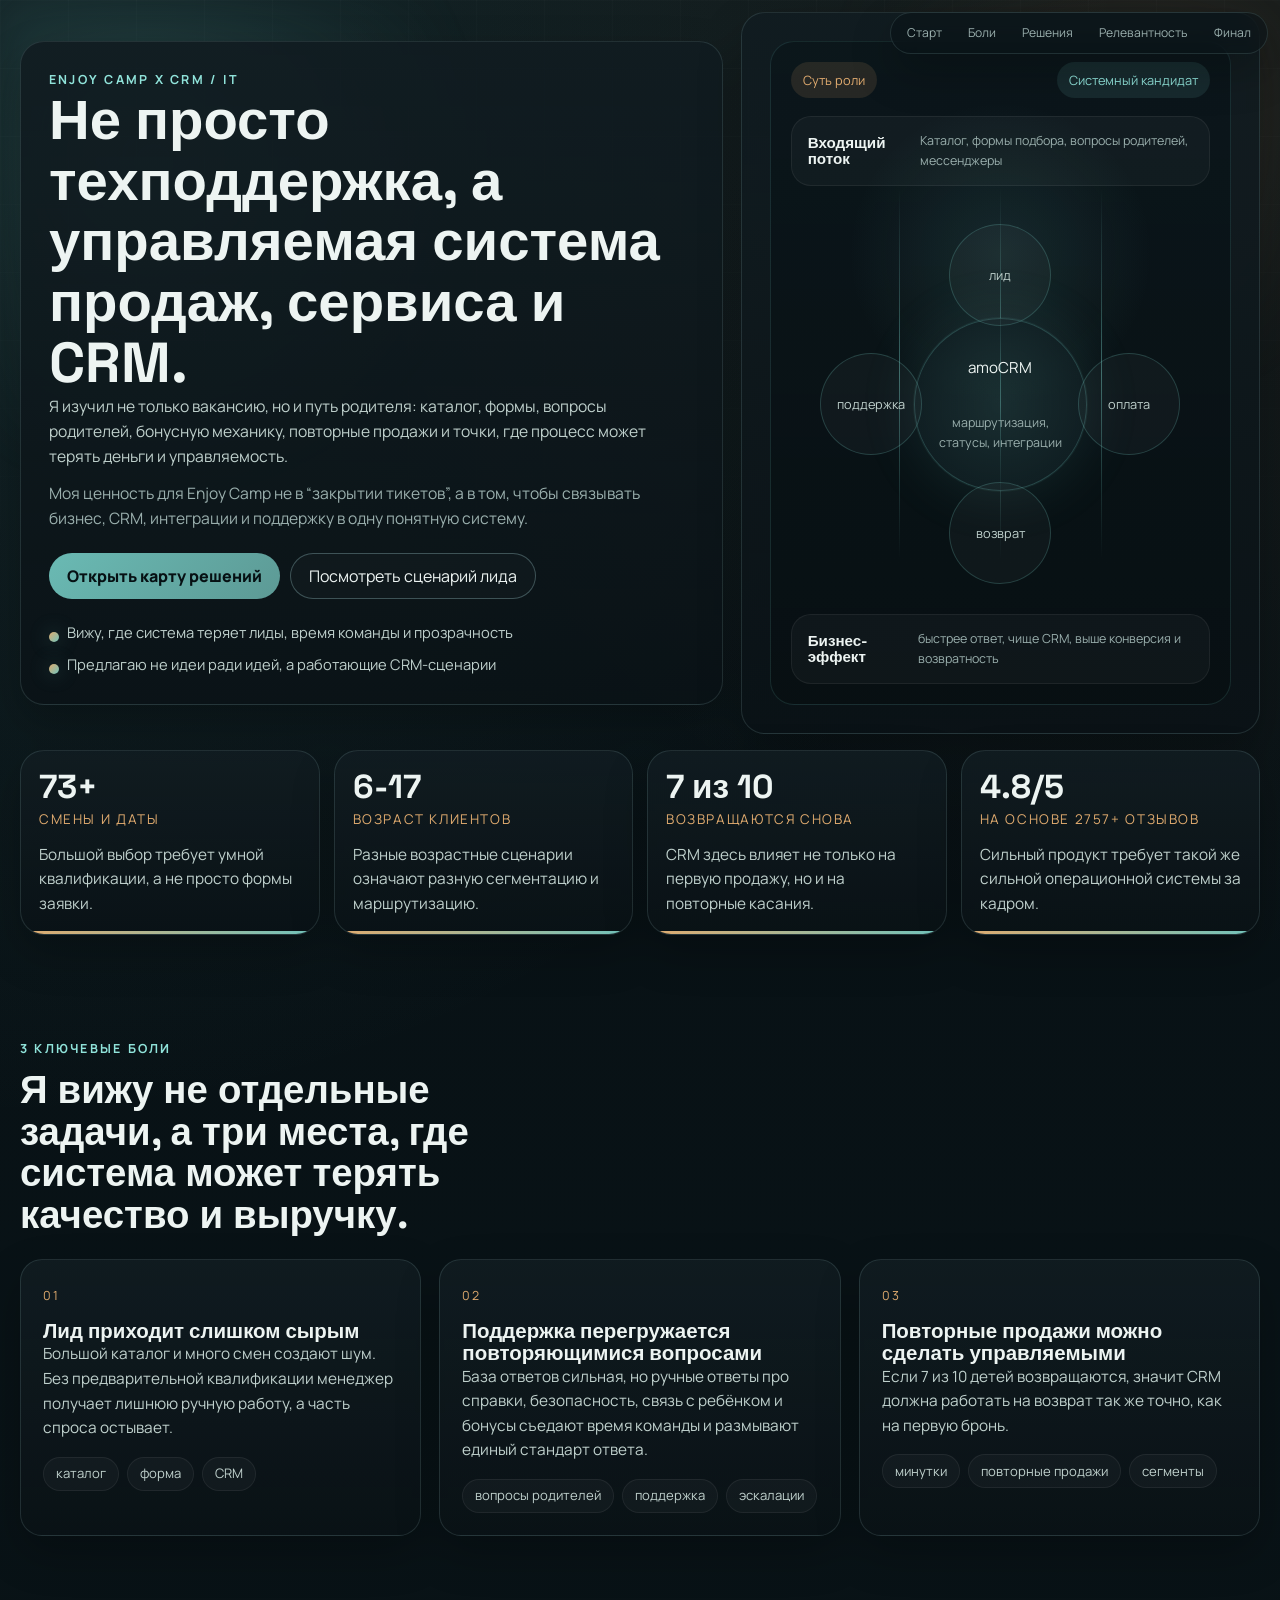
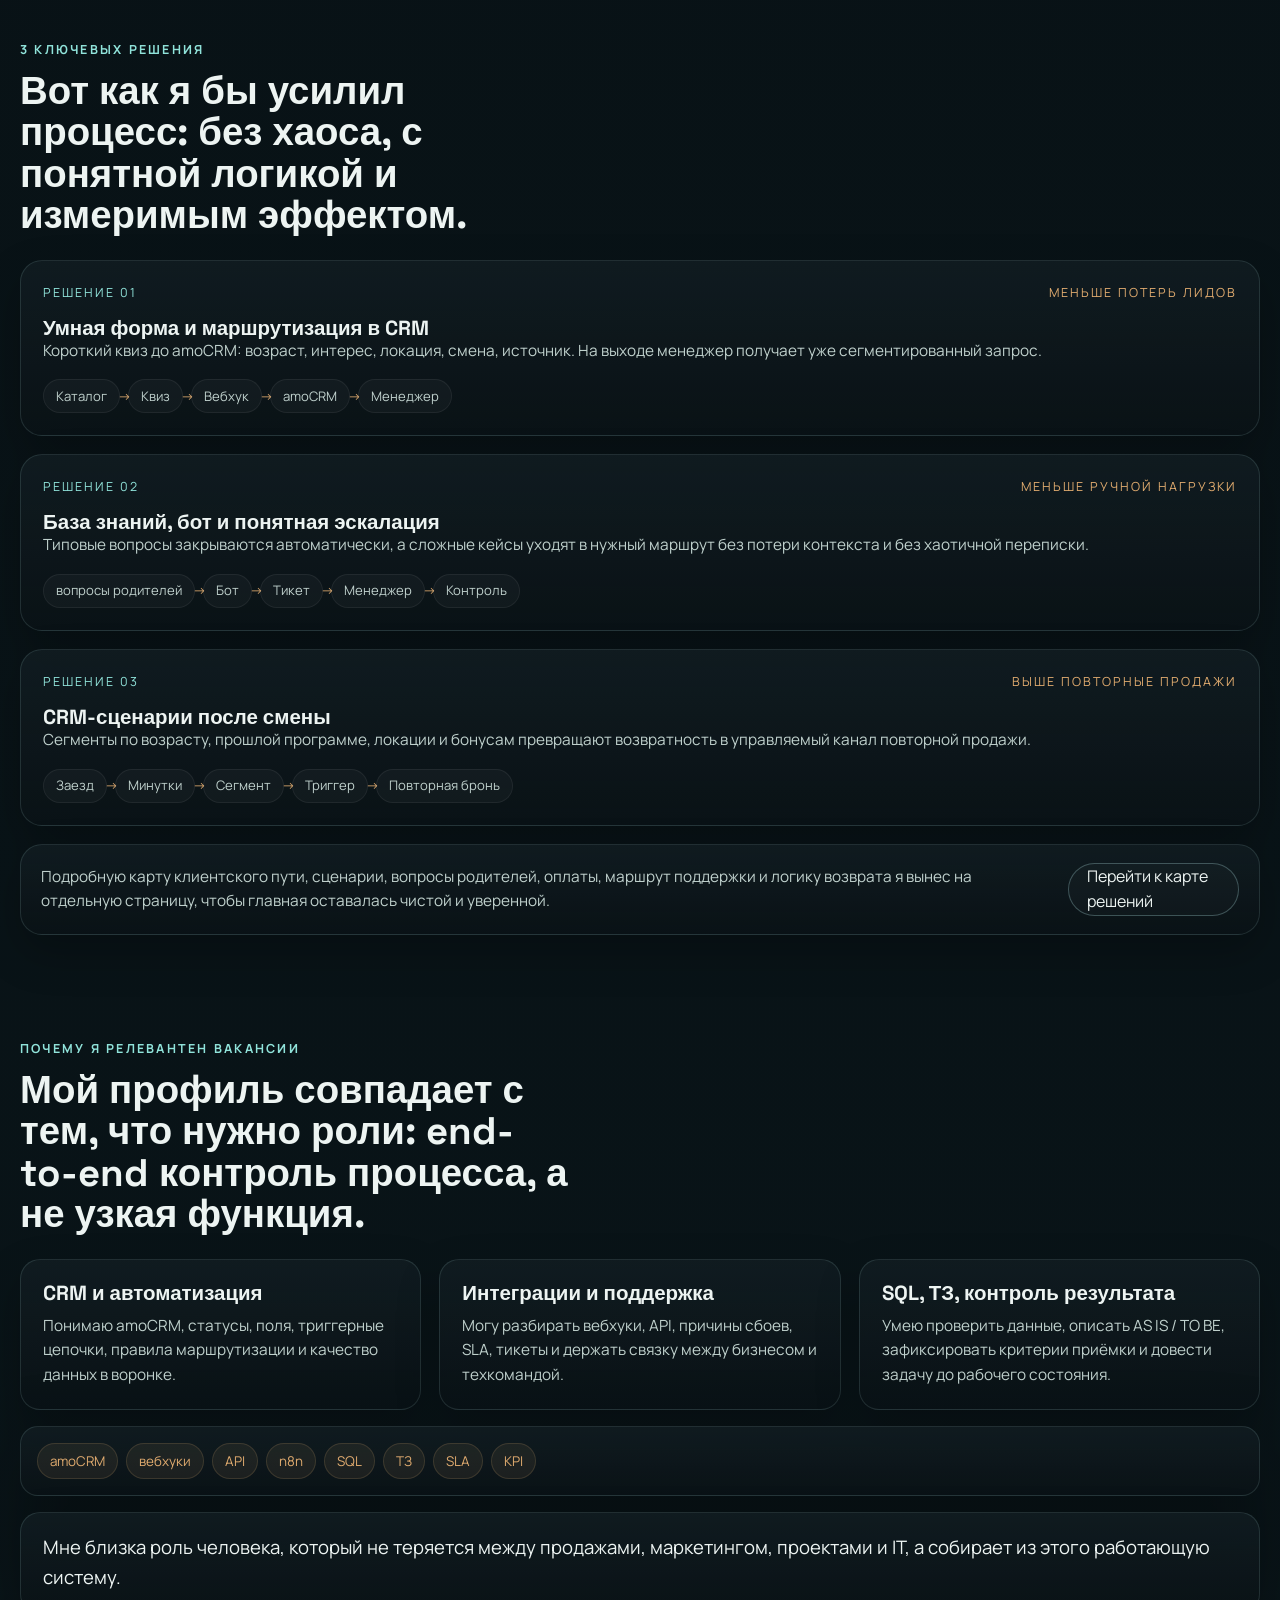
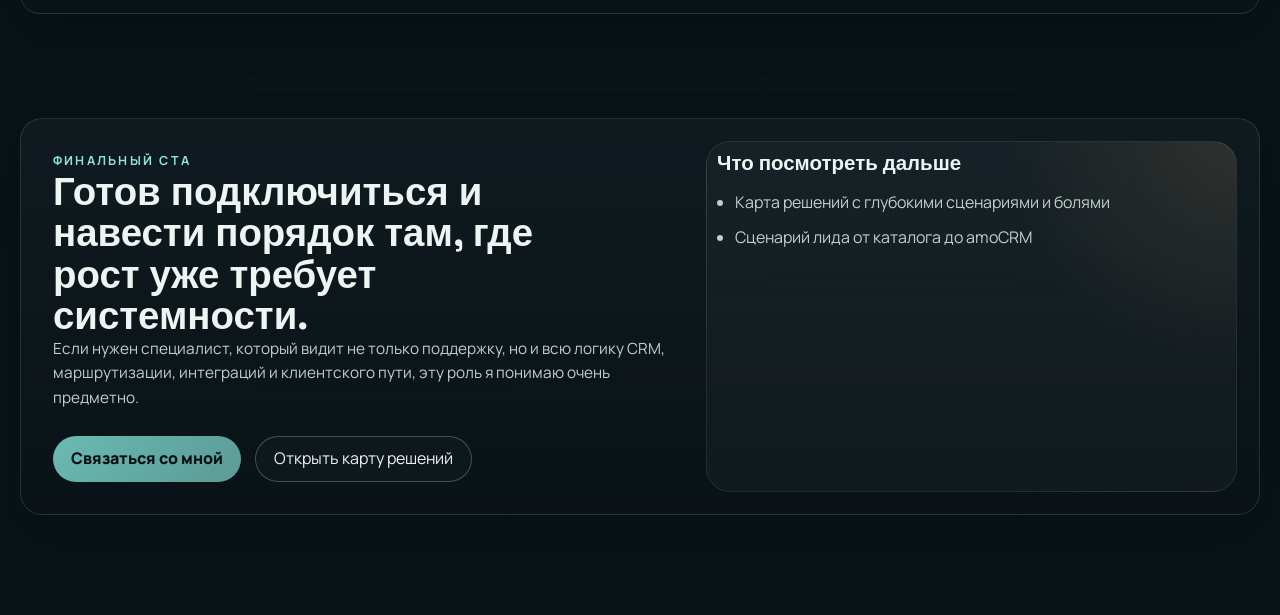
==== index.html @ d0743f89 "﻿?????? ?????????? ?????" ====
<!DOCTYPE html>
<html lang="ru">
<head>
  <meta charset="UTF-8">
  <meta name="viewport" content="width=device-width, initial-scale=1.0">
  <title>Роман | CRM, IT и автоматизация для Enjoy Camp</title>
  <meta
    name="description"
    content="Персональная презентация кандидата для Enjoy Camp: системный взгляд на CRM, интеграции, поддержку и автоматизацию."
  >
  <meta name="theme-color" content="#0b1317">
  <link rel="icon" type="image/svg+xml" href="favicon.svg">
  <link rel="preconnect" href="https://fonts.googleapis.com">
  <link rel="preconnect" href="https://fonts.gstatic.com" crossorigin>
  <link
    href="https://fonts.googleapis.com/css2?family=Manrope:wght@400;500;600;700;800&family=Space+Grotesk:wght@500;700&display=swap"
    rel="stylesheet"
  >
  <link rel="stylesheet" href="styles.css">
</head>
<body>
  <div class="page-shell">
    <div class="ambient ambient-a" aria-hidden="true"></div>
    <div class="ambient ambient-b" aria-hidden="true"></div>
    <div class="grid-overlay" aria-hidden="true"></div>

    <nav class="quick-nav" aria-label="Быстрые переходы">
      <a href="#hero">Старт</a>
      <a href="#pains">Боли</a>
      <a href="#solutions">Решения</a>
      <a href="#fit">Релевантность</a>
      <a href="#cta">Финал</a>
    </nav>

    <main>
      <section id="hero" class="section hero-section">
        <div class="section-frame hero-grid">
          <div class="hero-copy reveal">
            <p class="eyebrow">Enjoy Camp x CRM / IT</p>
            <h1>Не просто техподдержка, а управляемая система продаж, сервиса и CRM.</h1>
            <p class="hero-text">
              Я изучил не только вакансию, но и путь родителя: каталог, формы, вопросы родителей, бонусную механику,
              повторные продажи и точки, где процесс может терять деньги и управляемость.
            </p>
            <p class="hero-text hero-text-secondary">
              Моя ценность для Enjoy Camp не в “закрытии тикетов”, а в том, чтобы связывать бизнес,
              CRM, интеграции и поддержку в одну понятную систему.
            </p>

            <div class="hero-actions">
              <a class="button button-primary" href="pain-map.html">Открыть карту решений</a>
              <a class="button button-secondary" href="lead-flow.html">Посмотреть сценарий лида</a>
            </div>

            <ul class="hero-microcopy">
              <li>Вижу, где система теряет лиды, время команды и прозрачность</li>
              <li>Предлагаю не идеи ради идей, а работающие CRM-сценарии</li>
            </ul>
          </div>

          <div class="hero-visual reveal">
            <div class="signal-panel signal-panel-compact">
              <div class="signal-header">
                <span class="signal-pill">Суть роли</span>
                <span class="signal-status">Системный кандидат</span>
              </div>

              <div class="signal-stage stage-site">
                <strong>Входящий поток</strong>
                <small>Каталог, формы подбора, вопросы родителей, мессенджеры</small>
              </div>
              <div class="signal-lines" aria-hidden="true">
                <span></span>
                <span></span>
                <span></span>
              </div>
              <div class="signal-hub">
                <div class="hub-core">
                  <span>amoCRM</span>
                  <small>маршрутизация, статусы, интеграции</small>
                </div>
                <div class="hub-node node-a">лид</div>
                <div class="hub-node node-b">поддержка</div>
                <div class="hub-node node-c">оплата</div>
                <div class="hub-node node-d">возврат</div>
              </div>
              <div class="signal-stage stage-team">
                <strong>Бизнес-эффект</strong>
                <small>быстрее ответ, чище CRM, выше конверсия и возвратность</small>
              </div>
            </div>
          </div>
        </div>

        <div class="hero-metrics section-frame hero-metrics-compact">
          <article class="metric-card reveal">
            <span class="metric-inline"><strong>73+</strong><span>смены и даты</span></span>
            <p>Большой выбор требует умной квалификации, а не просто формы заявки.</p>
          </article>
          <article class="metric-card reveal">
            <span class="metric-inline"><strong>6-17</strong><span>возраст клиентов</span></span>
            <p>Разные возрастные сценарии означают разную сегментацию и маршрутизацию.</p>
          </article>
          <article class="metric-card reveal">
            <span class="metric-inline"><strong>7 из 10</strong><span>возвращаются снова</span></span>
            <p>CRM здесь влияет не только на первую продажу, но и на повторные касания.</p>
          </article>
          <article class="metric-card reveal">
            <span class="metric-inline"><strong>4.8/5</strong><span>на основе 2757+ отзывов</span></span>
            <p>Сильный продукт требует такой же сильной операционной системы за кадром.</p>
          </article>
        </div>
      </section>

      <section id="pains" class="section">
        <div class="section-frame section-head reveal">
          <p class="eyebrow">3 ключевые боли</p>
          <h2>Я вижу не отдельные задачи, а три места, где система может терять качество и выручку.</h2>
        </div>

        <div class="focus-grid section-frame">
          <article class="focus-card reveal">
            <span class="focus-index">01</span>
            <h3>Лид приходит слишком сырым</h3>
            <p>Большой каталог и много смен создают шум. Без предварительной квалификации менеджер получает лишнюю ручную работу, а часть спроса остывает.</p>
            <div class="focus-tags">
              <span>каталог</span>
              <span>форма</span>
              <span>CRM</span>
            </div>
          </article>

          <article class="focus-card reveal">
            <span class="focus-index">02</span>
            <h3>Поддержка перегружается повторяющимися вопросами</h3>
            <p>База ответов сильная, но ручные ответы про справки, безопасность, связь с ребёнком и бонусы съедают время команды и размывают единый стандарт ответа.</p>
            <div class="focus-tags">
              <span>вопросы родителей</span>
              <span>поддержка</span>
              <span>эскалации</span>
            </div>
          </article>

          <article class="focus-card reveal">
            <span class="focus-index">03</span>
            <h3>Повторные продажи можно сделать управляемыми</h3>
            <p>Если 7 из 10 детей возвращаются, значит CRM должна работать на возврат так же точно, как на первую бронь.</p>
            <div class="focus-tags">
              <span>минутки</span>
              <span>повторные продажи</span>
              <span>сегменты</span>
            </div>
          </article>
        </div>
      </section>

      <section id="solutions" class="section">
        <div class="section-frame section-head reveal">
          <p class="eyebrow">3 ключевых решения</p>
          <h2>Вот как я бы усилил процесс: без хаоса, с понятной логикой и измеримым эффектом.</h2>
        </div>

        <div class="solution-stack section-frame">
          <article class="solution-card reveal">
            <div class="solution-head">
              <span class="solution-label">Решение 01</span>
              <span class="solution-effect">меньше потерь лидов</span>
            </div>
            <h3>Умная форма и маршрутизация в CRM</h3>
            <p>Короткий квиз до amoCRM: возраст, интерес, локация, смена, источник. На выходе менеджер получает уже сегментированный запрос.</p>
            <div class="mini-flow">
              <span>Каталог</span>
              <span>Квиз</span>
              <span>Вебхук</span>
              <span>amoCRM</span>
              <span>Менеджер</span>
            </div>
          </article>

          <article class="solution-card reveal">
            <div class="solution-head">
              <span class="solution-label">Решение 02</span>
              <span class="solution-effect">меньше ручной нагрузки</span>
            </div>
            <h3>База знаний, бот и понятная эскалация</h3>
            <p>Типовые вопросы закрываются автоматически, а сложные кейсы уходят в нужный маршрут без потери контекста и без хаотичной переписки.</p>
            <div class="mini-flow">
              <span>вопросы родителей</span>
              <span>Бот</span>
              <span>Тикет</span>
              <span>Менеджер</span>
              <span>Контроль</span>
            </div>
          </article>

          <article class="solution-card reveal">
            <div class="solution-head">
              <span class="solution-label">Решение 03</span>
              <span class="solution-effect">выше повторные продажи</span>
            </div>
            <h3>CRM-сценарии после смены</h3>
            <p>Сегменты по возрасту, прошлой программе, локации и бонусам превращают возвратность в управляемый канал повторной продажи.</p>
            <div class="mini-flow">
              <span>Заезд</span>
              <span>Минутки</span>
              <span>Сегмент</span>
              <span>Триггер</span>
              <span>Повторная бронь</span>
            </div>
          </article>
        </div>

        <div class="bridge-panel section-frame reveal">
          <p>Подробную карту клиентского пути, сценарии, вопросы родителей, оплаты, маршрут поддержки и логику возврата я вынес на отдельную страницу, чтобы главная оставалась чистой и уверенной.</p>
          <a class="button button-secondary" href="pain-map.html">Перейти к карте решений</a>
        </div>
      </section>

      <section id="fit" class="section">
        <div class="section-frame section-head reveal">
          <p class="eyebrow">Почему я релевантен вакансии</p>
          <h2>Мой профиль совпадает с тем, что нужно роли: end-to-end контроль процесса, а не узкая функция.</h2>
        </div>

        <div class="fit-grid section-frame fit-grid-compact">
          <article class="fit-card reveal">
            <h3>CRM и автоматизация</h3>
            <p>Понимаю amoCRM, статусы, поля, триггерные цепочки, правила маршрутизации и качество данных в воронке.</p>
          </article>
          <article class="fit-card reveal">
            <h3>Интеграции и поддержка</h3>
            <p>Могу разбирать вебхуки, API, причины сбоев, SLA, тикеты и держать связку между бизнесом и техкомандой.</p>
          </article>
          <article class="fit-card reveal">
            <h3>SQL, ТЗ, контроль результата</h3>
            <p>Умею проверить данные, описать AS IS / TO BE, зафиксировать критерии приёмки и довести задачу до рабочего состояния.</p>
          </article>
        </div>

        <div class="competency-strip section-frame reveal">
          <span>amoCRM</span>
          <span>вебхуки</span>
          <span>API</span>
          <span>n8n</span>
          <span>SQL</span>
          <span>ТЗ</span>
          <span>SLA</span>
          <span>KPI</span>
        </div>

        <div class="quote-band section-frame reveal">
          <p>Мне близка роль человека, который не теряется между продажами, маркетингом, проектами и IT, а собирает из этого работающую систему.</p>
        </div>
      </section>

      <section id="cta" class="section">
        <div class="section-frame cta-shell reveal">
          <div class="cta-copy">
            <p class="eyebrow">Финальный CTA</p>
            <h2>Готов подключиться и навести порядок там, где рост уже требует системности.</h2>
            <p>
              Если нужен специалист, который видит не только поддержку, но и всю логику CRM,
              маршрутизации, интеграций и клиентского пути, эту роль я понимаю очень предметно.
            </p>

            <div class="cta-actions">
              <a class="button button-primary" href="mailto:your@email.com">Связаться со мной</a>
              <a class="button button-secondary" href="pain-map.html">Открыть карту решений</a>
            </div>
          </div>

          <div class="cta-panel">
            <h3>Что посмотреть дальше</h3>
            <ul>
              <li><a href="pain-map.html">Карта решений</a> с глубокими сценариями и болями</li>
              <li><a href="lead-flow.html">Сценарий лида</a> от каталога до amoCRM</li>
            </ul>
          </div>
        </div>
      </section>
    </main>
  </div>

  <script src="script.js"></script>
</body>
</html>
---- styles.css ----
:root {
  --bg: #081115;
  --bg-elevated: rgba(13, 22, 27, 0.82);
  --panel: rgba(15, 26, 31, 0.74);
  --panel-strong: rgba(18, 31, 36, 0.94);
  --line: rgba(141, 177, 179, 0.18);
  --line-strong: rgba(152, 195, 198, 0.34);
  --text: #edf4f2;
  --muted: #9aafad;
  --muted-strong: #bfd0cc;
  --teal: #6fc3bc;
  --teal-strong: #90e3da;
  --amber: #e0ab6f;
  --shadow: 0 32px 80px rgba(0, 0, 0, 0.38);
  --shadow-soft: 0 18px 44px rgba(0, 0, 0, 0.24);
  --radius-xl: 30px;
  --radius-lg: 24px;
  --max-width: 1240px;
  --transition: 260ms cubic-bezier(0.22, 1, 0.36, 1);
}

* { box-sizing: border-box; }
html { scroll-behavior: smooth; }
body {
  margin: 0;
  min-width: 320px;
  background:
    radial-gradient(circle at top left, rgba(111, 195, 188, 0.12), transparent 28%),
    radial-gradient(circle at top right, rgba(224, 171, 111, 0.08), transparent 24%),
    linear-gradient(180deg, #081115 0%, #091418 100%);
  color: var(--text);
  font-family: "Manrope", sans-serif;
  line-height: 1.6;
  overflow-x: hidden;
}

a { color: inherit; text-decoration: none; }
button, input, textarea, select { font: inherit; }

.page-shell { position: relative; isolation: isolate; }
.quick-nav {
  position: fixed;
  right: 12px;
  top: 12px;
  z-index: 30;
  display: flex;
  gap: 6px;
  padding: 6px;
  border: 1px solid var(--line);
  border-radius: 999px;
  background: rgba(8, 17, 21, 0.46);
  backdrop-filter: blur(10px);
  box-shadow: var(--shadow-soft);
}
.quick-nav a {
  display: inline-flex;
  align-items: center;
  min-height: 28px;
  padding: 0 10px;
  border-radius: 999px;
  color: var(--muted);
  font-size: 0.76rem;
  transition: color var(--transition), background var(--transition);
}
.quick-nav a:hover {
  color: var(--text);
  background: rgba(255, 255, 255, 0.05);
}
.ambient, .grid-overlay {
  position: fixed;
  inset: 0;
  pointer-events: none;
  z-index: -1;
}
.ambient-a {
  background: radial-gradient(circle at 12% 18%, rgba(111, 195, 188, 0.18), transparent 24%);
  filter: blur(24px);
}
.ambient-b {
  background: radial-gradient(circle at 88% 12%, rgba(224, 171, 111, 0.12), transparent 20%);
  filter: blur(40px);
}
.grid-overlay {
  background-image:
    linear-gradient(rgba(255, 255, 255, 0.025) 1px, transparent 1px),
    linear-gradient(90deg, rgba(255, 255, 255, 0.025) 1px, transparent 1px);
  background-size: 68px 68px;
  mask-image: linear-gradient(180deg, rgba(0, 0, 0, 0.75), transparent 88%);
}

.side-rail { display: none; }
.rail-label {
  color: rgba(191, 208, 204, 0.55);
  font-size: 0.72rem;
  letter-spacing: 0.26em;
  text-transform: uppercase;
  writing-mode: vertical-rl;
  transform: rotate(180deg);
}
.rail-progress {
  width: 2px;
  height: 180px;
  border-radius: 999px;
  background: rgba(255, 255, 255, 0.08);
  overflow: hidden;
}
.rail-progress-bar {
  display: block;
  width: 100%;
  height: 0;
  background: linear-gradient(180deg, var(--amber) 0%, var(--teal) 100%);
  border-radius: inherit;
  transition: height 100ms linear;
}

main { padding-bottom: 48px; }
.section {
  padding: 52px 20px;
  scroll-margin-top: 16px;
}
.section-frame {
  width: min(100%, var(--max-width));
  margin: 0 auto;
}
.section-head {
  display: grid;
  gap: 10px;
  margin-bottom: 24px;
}

.eyebrow {
  margin: 0;
  color: var(--teal-strong);
  font-size: 0.78rem;
  font-weight: 700;
  letter-spacing: 0.18em;
  text-transform: uppercase;
}
h1, h2, h3, strong {
  font-family: "Space Grotesk", sans-serif;
  line-height: 1.08;
}
h1 { margin: 0; font-size: clamp(2.4rem, 4.4vw, 4.6rem); max-width: 11.2em; }
h2 { margin: 0; font-size: clamp(1.7rem, 3vw, 2.7rem); max-width: 22ch; }
h3 { margin: 0; font-size: clamp(1.08rem, 1.6vw, 1.42rem); }
p { margin: 0; color: var(--muted-strong); font-size: 0.96rem; }

.hero-section { padding-top: 12px; }
.hero-grid {
  display: grid;
  grid-template-columns: 1.15fr 0.85fr;
  gap: 18px;
  align-items: center;
  min-height: auto;
}

.hero-copy, .hero-visual, .metric-card, .value-card, .quote-band, .insight-card, .business-panel,
.growth-card, .process-shell, .case-tabs, .case-panel, .workflow-shell, .workflow-tags,
.fit-card, .question-card, .cta-shell {
  border: 1px solid var(--line);
  background: linear-gradient(180deg, rgba(17, 28, 33, 0.92), rgba(10, 18, 22, 0.82));
  box-shadow: var(--shadow-soft);
}
.hero-copy, .hero-visual { border-radius: 24px; padding: 28px; }
.hero-text { max-width: 62ch; font-size: 0.98rem; }
.hero-text-secondary { margin-top: 12px; color: var(--muted); }
.hero-actions { display: flex; flex-wrap: wrap; gap: 10px; margin-top: 22px; }
.button {
  display: inline-flex;
  align-items: center;
  justify-content: center;
  min-height: 46px;
  padding: 0 18px;
  border-radius: 999px;
  transition: transform var(--transition), background var(--transition), border-color var(--transition);
}
.button:hover { transform: translateY(-2px); }
.button-primary {
  background: linear-gradient(135deg, rgba(111, 195, 188, 0.95), rgba(97, 161, 156, 0.95));
  color: #061013;
  font-weight: 800;
}
.button-secondary {
  border: 1px solid var(--line-strong);
  background: rgba(255, 255, 255, 0.02);
  color: var(--text);
}
.hero-microcopy {
  display: grid;
  gap: 8px;
  margin: 22px 0 0;
  padding: 0;
  list-style: none;
}
.hero-microcopy li {
  position: relative;
  padding-left: 18px;
  color: var(--muted-strong);
  font-size: 0.92rem;
}
.hero-microcopy li::before {
  content: "";
  position: absolute;
  left: 0;
  top: 0.72em;
  width: 10px;
  height: 10px;
  border-radius: 50%;
  background: linear-gradient(135deg, var(--amber), var(--teal));
  box-shadow: 0 0 20px rgba(111, 195, 188, 0.35);
}
.signal-panel {
  position: relative;
  overflow: hidden;
  border-radius: 24px;
  padding: 20px;
  min-height: 430px;
  background:
    radial-gradient(circle at 50% 32%, rgba(111, 195, 188, 0.12), transparent 30%),
    linear-gradient(180deg, rgba(11, 22, 27, 0.84), rgba(8, 16, 19, 0.96));
  border: 1px solid rgba(111, 195, 188, 0.15);
}
.signal-header, .signal-stage {
  display: flex;
  align-items: center;
  justify-content: space-between;
  gap: 16px;
}
.signal-pill, .signal-status {
  padding: 8px 12px;
  border-radius: 999px;
  font-size: 0.8rem;
}
.signal-pill { background: rgba(224, 171, 111, 0.12); color: var(--amber); }
.signal-status { background: rgba(111, 195, 188, 0.12); color: var(--teal-strong); }
.signal-stage {
  position: relative;
  z-index: 1;
  margin-top: 18px;
  border: 1px solid rgba(255, 255, 255, 0.06);
  border-radius: 20px;
  padding: 14px 16px;
  background: rgba(255, 255, 255, 0.03);
}
.signal-stage strong, .hub-core span { display: block; font-size: 0.95rem; }
.signal-stage small, .hub-core small { display: block; color: var(--muted); font-size: 0.78rem; }
.signal-lines { position: absolute; inset: 0; }
.signal-lines span {
  position: absolute;
  left: 50%;
  top: 22%;
  width: 1px;
  height: 56%;
  background: linear-gradient(180deg, transparent, rgba(111, 195, 188, 0.48), transparent);
}
.signal-lines span:nth-child(2) { left: 28%; animation: pulseLine 4s linear infinite; }
.signal-lines span:nth-child(3) { left: 72%; animation: pulseLine 5s linear infinite reverse; }

.signal-hub {
  position: relative;
  margin: 38px auto 30px;
  width: min(100%, 360px);
  aspect-ratio: 1;
}
.hub-core, .hub-node {
  position: absolute;
  display: grid;
  place-items: center;
  text-align: center;
  border-radius: 999px;
  border: 1px solid rgba(111, 195, 188, 0.24);
}
.hub-core {
  inset: 26%;
  padding: 20px;
  background: radial-gradient(circle, rgba(111, 195, 188, 0.16), rgba(13, 25, 30, 0.96));
  box-shadow: 0 0 0 1px rgba(111, 195, 188, 0.08), 0 0 60px rgba(111, 195, 188, 0.12);
}
.hub-node {
  width: 102px;
  height: 102px;
  padding: 12px;
  background: rgba(255, 255, 255, 0.03);
  color: var(--muted-strong);
  font-size: 0.8rem;
}
.node-a { top: 0; left: 50%; transform: translateX(-50%); }
.node-b { left: 0; top: 50%; transform: translateY(-50%); }
.node-c { right: 0; top: 50%; transform: translateY(-50%); }
.node-d { bottom: 0; left: 50%; transform: translateX(-50%); }

.hero-metrics {
  display: grid;
  grid-template-columns: repeat(4, minmax(0, 1fr));
  gap: 14px;
  margin-top: 14px;
}
.hero-metrics-compact {
  margin-top: 16px;
}
.metric-card {
  position: relative;
  border-radius: 24px;
  padding: 18px;
  overflow: hidden;
}
.metric-card::before {
  content: "";
  position: absolute;
  inset: auto 0 0;
  height: 3px;
  background: linear-gradient(90deg, var(--amber), var(--teal));
}
.metric-value, .metric-suffix {
  font-family: "Space Grotesk", sans-serif;
  font-size: clamp(1.8rem, 3vw, 2.6rem);
  color: var(--text);
}
.metric-suffix { color: var(--amber); }
.metric-inline {
  display: grid;
  gap: 4px;
  margin-bottom: 12px;
}
.metric-inline strong {
  font-size: clamp(1.55rem, 2.6vw, 2.25rem);
  color: var(--text);
}
.metric-inline span {
  color: var(--amber);
  font-size: 0.84rem;
  letter-spacing: 0.12em;
  text-transform: uppercase;
}

.data-row {
  display: grid;
  grid-template-columns: repeat(7, minmax(0, 1fr));
  gap: 10px;
}
.data-chip,
.product-panel,
.detail-card,
.competency-strip,
.insight-table,
.risk-card {
  border: 1px solid var(--line);
  background: linear-gradient(180deg, rgba(17, 28, 33, 0.92), rgba(10, 18, 22, 0.82));
  box-shadow: var(--shadow);
}
.data-chip {
  display: grid;
  gap: 8px;
  min-height: 102px;
  padding: 14px;
  border-radius: 18px;
}
.data-chip strong {
  font-size: 1.35rem;
  color: var(--text);
}
.data-chip span {
  color: var(--muted);
  font-size: 0.82rem;
}

.value-grid, .growth-grid, .fit-grid, .question-grid { display: grid; gap: 18px; }
.value-grid { grid-template-columns: repeat(4, minmax(0, 1fr)); }
.value-card, .growth-card, .fit-card, .question-card { border-radius: 20px; padding: 22px; }
.card-index {
  display: inline-flex;
  margin-bottom: 18px;
  color: var(--teal-strong);
  font-size: 0.86rem;
  letter-spacing: 0.16em;
}
.quote-band { margin-top: 16px; padding: 20px 22px; border-radius: 20px; }
.quote-band p { color: var(--text); font-size: clamp(0.98rem, 1.5vw, 1.16rem); }

.focus-grid,
.solution-stack {
  display: grid;
  gap: 18px;
}

.focus-grid {
  grid-template-columns: repeat(3, minmax(0, 1fr));
}

.focus-card,
.solution-card,
.bridge-panel {
  border: 1px solid var(--line);
  background: linear-gradient(180deg, rgba(17, 28, 33, 0.92), rgba(10, 18, 22, 0.82));
  box-shadow: var(--shadow-soft);
}

.focus-card,
.solution-card {
  border-radius: 22px;
  padding: 22px;
}

.focus-index,
.solution-label,
.solution-effect {
  display: inline-flex;
  font-size: 0.78rem;
  letter-spacing: 0.16em;
  text-transform: uppercase;
}

.focus-index {
  margin-bottom: 14px;
  color: var(--amber);
}

.focus-tags,
.mini-flow {
  display: flex;
  flex-wrap: wrap;
  gap: 8px;
  margin-top: 16px;
}

.focus-tags span,
.mini-flow span {
  display: inline-flex;
  align-items: center;
  min-height: 34px;
  padding: 0 12px;
  border-radius: 999px;
  background: rgba(255, 255, 255, 0.03);
  border: 1px solid rgba(255, 255, 255, 0.06);
  color: var(--muted-strong);
  font-size: 0.82rem;
}

.mini-flow span {
  position: relative;
}

.mini-flow span:not(:last-child)::after {
  content: "→";
  position: absolute;
  right: -12px;
  color: var(--amber);
}

.solution-head {
  display: flex;
  align-items: center;
  justify-content: space-between;
  gap: 12px;
  margin-bottom: 14px;
}

.solution-label {
  color: var(--teal-strong);
}

.solution-effect {
  color: var(--amber);
}

.bridge-panel {
  display: flex;
  align-items: center;
  justify-content: space-between;
  gap: 18px;
  margin-top: 18px;
  padding: 18px 20px;
  border-radius: 22px;
}

.fit-grid-compact {
  grid-template-columns: repeat(3, minmax(0, 1fr));
}

.signal-panel-compact {
  min-height: 390px;
}

.product-layout,
.product-detail-grid {
  display: grid;
  grid-template-columns: repeat(2, minmax(0, 1fr));
  gap: 18px;
  margin-top: 18px;
}
.product-detail-grid {
  grid-template-columns: repeat(3, minmax(0, 1fr));
}
.product-panel,
.detail-card {
  border-radius: 20px;
  padding: 20px;
}
.panel-head {
  display: flex;
  align-items: start;
  justify-content: space-between;
  gap: 12px;
  margin-bottom: 14px;
}
.panel-kicker {
  color: var(--amber);
  font-size: 0.78rem;
  letter-spacing: 0.16em;
  text-transform: uppercase;
}
.panel-note {
  padding: 8px 10px;
  border-radius: 999px;
  background: rgba(111, 195, 188, 0.08);
  border: 1px solid rgba(111, 195, 188, 0.16);
  color: var(--teal-strong);
  font-size: 0.78rem;
  white-space: nowrap;
}
.geo-grid,
.program-matrix,
.detail-chip-row {
  display: flex;
  flex-wrap: wrap;
  gap: 8px;
  margin-bottom: 14px;
}
.geo-grid span,
.program-matrix span,
.detail-chip-row span,
.detail-timeline span {
  padding: 8px 10px;
  border-radius: 14px;
  background: rgba(255, 255, 255, 0.03);
  border: 1px solid rgba(255, 255, 255, 0.06);
  color: var(--muted-strong);
  font-size: 0.84rem;
}
.geography-panel {
  position: relative;
  overflow: hidden;
}
.geography-panel::after {
  content: "";
  position: absolute;
  inset: auto -10% -25% auto;
  width: 240px;
  height: 240px;
  border-radius: 50%;
  background: radial-gradient(circle, rgba(111, 195, 188, 0.14), transparent 64%);
}
.detail-timeline {
  display: grid;
  gap: 10px;
  margin-bottom: 18px;
}

.competency-strip {
  display: flex;
  flex-wrap: wrap;
  gap: 8px;
  margin-top: 16px;
  padding: 16px;
  border-radius: 18px;
}
.competency-strip span {
  display: inline-flex;
  align-items: center;
  min-height: 36px;
  padding: 0 12px;
  border-radius: 999px;
  background: rgba(224, 171, 111, 0.08);
  border: 1px solid rgba(224, 171, 111, 0.16);
  color: var(--amber);
  font-size: 0.84rem;
}

.insight-layout {
  display: grid;
  grid-template-columns: 1.1fr 0.9fr;
  gap: 18px;
}
.insight-narrative { display: grid; gap: 18px; }
.insight-card, .business-panel { border-radius: 20px; padding: 22px; }
.insight-card.emphasis {
  background:
    radial-gradient(circle at top left, rgba(224, 171, 111, 0.12), transparent 34%),
    linear-gradient(180deg, rgba(23, 31, 36, 0.96), rgba(10, 18, 22, 0.86));
}
.business-panel h3 { margin-bottom: 18px; }
.signal-list {
  display: grid;
  gap: 10px;
  padding: 0;
  margin: 0;
  list-style: none;
}
.signal-list li {
  display: grid;
  gap: 6px;
  padding: 10px 0;
  border-bottom: 1px solid rgba(255, 255, 255, 0.06);
}
.signal-list li:last-child { border-bottom: 0; }
.signal-list span { color: var(--muted); }
.insight-table {
  margin-top: 16px;
  border-radius: 18px;
  overflow: hidden;
}
.insight-table-row {
  display: grid;
  grid-template-columns: 0.9fr 1.1fr;
  gap: 16px;
  padding: 14px 18px;
  border-top: 1px solid rgba(255, 255, 255, 0.06);
}
.insight-table-row:first-child { border-top: 0; }
.insight-table-head {
  background: rgba(255, 255, 255, 0.03);
  color: var(--teal-strong);
  font-size: 0.86rem;
  letter-spacing: 0.12em;
  text-transform: uppercase;
}

.growth-grid { grid-template-columns: repeat(3, minmax(0, 1fr)); }
.process-shell {
  margin-top: 16px;
  border-radius: 22px;
  padding: 22px;
}
.process-head {
  display: flex;
  align-items: end;
  justify-content: space-between;
  gap: 18px;
  margin-bottom: 18px;
}
.process-kicker {
  color: var(--amber);
  font-size: 0.82rem;
  letter-spacing: 0.16em;
  text-transform: uppercase;
}
.process-map {
  display: grid;
  grid-template-columns: 1fr 80px 1fr;
  gap: 18px;
  align-items: stretch;
}
.process-column { display: grid; gap: 14px; }
.process-label {
  color: var(--muted);
  font-size: 0.86rem;
  letter-spacing: 0.14em;
  text-transform: uppercase;
}
.process-step {
  padding: 14px 16px;
  border: 1px solid rgba(111, 195, 188, 0.18);
  border-radius: 16px;
  background: rgba(255, 255, 255, 0.03);
}
.process-step.muted { border-color: rgba(255, 255, 255, 0.08); color: var(--muted); }
.process-column.accent .process-step { background: rgba(111, 195, 188, 0.08); }
.process-connector { position: relative; }
.process-connector span {
  position: absolute;
  inset: 50% 0 auto;
  height: 2px;
  background: linear-gradient(90deg, rgba(224, 171, 111, 0.2), rgba(111, 195, 188, 0.9));
}
.process-connector span::before, .process-connector span::after {
  content: "";
  position: absolute;
  top: 50%;
  width: 14px;
  height: 14px;
  border-top: 2px solid var(--teal-strong);
  border-right: 2px solid var(--teal-strong);
  transform: translateY(-50%) rotate(45deg);
}
.process-connector span::before { left: 18px; }
.process-connector span::after { right: 10px; }

.funnel-strip {
  display: grid;
  grid-template-columns: repeat(7, minmax(0, 1fr));
  gap: 10px;
  margin-top: 18px;
}
.funnel-stage {
  padding: 14px;
  border-radius: 16px;
  background: rgba(255, 255, 255, 0.03);
  border: 1px solid rgba(255, 255, 255, 0.06);
}
.funnel-stage strong { display: block; margin-bottom: 6px; }
.funnel-stage span { color: var(--muted); font-size: 0.82rem; }
.risk-map {
  display: grid;
  grid-template-columns: repeat(2, minmax(0, 1fr));
  gap: 12px;
  margin-top: 14px;
}
.risk-card {
  border-radius: 18px;
  padding: 18px;
}
.risk-label {
  display: inline-flex;
  margin-bottom: 12px;
  color: var(--amber);
  font-size: 0.8rem;
  letter-spacing: 0.16em;
  text-transform: uppercase;
}

.cases-shell {
  display: grid;
  grid-template-columns: 320px 1fr;
  gap: 18px;
}
.case-tabs {
  display: grid;
  gap: 8px;
  padding: 12px;
  border-radius: 22px;
  align-content: start;
}
.case-tab {
  width: 100%;
  text-align: left;
  padding: 14px;
  border-radius: 14px;
  border: 1px solid transparent;
  background: rgba(255, 255, 255, 0.02);
  color: var(--muted-strong);
  cursor: pointer;
  transition: background var(--transition), border-color var(--transition), transform var(--transition);
}
.case-tab:hover, .case-tab.active {
  transform: translateX(4px);
  border-color: rgba(111, 195, 188, 0.24);
  background: rgba(111, 195, 188, 0.08);
  color: var(--text);
}
.case-panel { border-radius: 22px; padding: 22px; }
.case-meta, .case-footer {
  display: flex;
  justify-content: space-between;
  gap: 16px;
  align-items: start;
}
.case-label, .case-impact, .case-block-title {
  font-size: 0.8rem;
  letter-spacing: 0.15em;
  text-transform: uppercase;
}
.case-label { color: var(--amber); }
.case-impact, .case-block-title { color: var(--teal-strong); }
.case-summary { margin-top: 16px; max-width: 72ch; }
.case-grid {
  display: grid;
  grid-template-columns: repeat(2, minmax(0, 1fr));
  gap: 12px;
  margin-top: 18px;
}
.case-block {
  padding: 16px;
  border-radius: 14px;
  background: rgba(255, 255, 255, 0.03);
  border: 1px solid rgba(255, 255, 255, 0.06);
}
.tag-list {
  display: flex;
  flex-wrap: wrap;
  gap: 10px;
  padding: 0;
  margin: 14px 0 0;
  list-style: none;
}
.tag-list li, .workflow-tags span {
  display: inline-flex;
  align-items: center;
  min-height: 34px;
  padding: 0 12px;
  border-radius: 999px;
  background: rgba(111, 195, 188, 0.08);
  border: 1px solid rgba(111, 195, 188, 0.16);
  color: var(--teal-strong);
  font-size: 0.9rem;
}
.case-footer {
  margin-top: 24px;
  padding-top: 24px;
  border-top: 1px solid rgba(255, 255, 255, 0.08);
}
.case-architecture {
  display: flex;
  align-items: center;
  gap: 10px;
  flex-wrap: wrap;
  justify-content: end;
}
.case-architecture span {
  position: relative;
  padding: 10px 14px;
  border-radius: 999px;
  background: rgba(255, 255, 255, 0.03);
  border: 1px solid rgba(255, 255, 255, 0.08);
  color: var(--muted-strong);
  font-size: 0.86rem;
}
.case-architecture span:not(:last-child)::after {
  content: "→";
  position: absolute;
  right: -13px;
  color: var(--amber);
}

.workflow-shell {
  position: relative;
  display: grid;
  grid-template-columns: repeat(4, minmax(0, 1fr));
  gap: 12px;
  padding: 18px;
  border-radius: 22px;
  overflow: hidden;
}
.workflow-track {
  position: absolute;
  inset: 50% 24px auto;
  height: 2px;
  background: linear-gradient(90deg, rgba(224, 171, 111, 0.18), rgba(111, 195, 188, 0.8));
}
.workflow-step {
  position: relative;
  z-index: 1;
  padding: 18px;
  border-radius: 18px;
  background: rgba(255, 255, 255, 0.03);
  border: 1px solid rgba(255, 255, 255, 0.06);
}
.workflow-number {
  display: inline-grid;
  place-items: center;
  width: 42px;
  height: 42px;
  margin-bottom: 16px;
  border-radius: 14px;
  background: rgba(224, 171, 111, 0.12);
  color: var(--amber);
  font-family: "Space Grotesk", sans-serif;
  font-weight: 700;
}
.workflow-tags {
  display: flex;
  flex-wrap: wrap;
  gap: 8px;
  margin-top: 14px;
  padding: 16px;
  border-radius: 18px;
}

.fit-grid { grid-template-columns: repeat(3, minmax(0, 1fr)); }
.fit-card p { margin-top: 10px; }
.fit-card ul, .cta-panel ul {
  margin: 16px 0 0;
  padding-left: 18px;
  color: var(--muted-strong);
}
.fit-card li, .cta-panel li { margin: 10px 0; }

.question-grid { grid-template-columns: repeat(5, minmax(0, 1fr)); }
.question-card span {
  display: inline-flex;
  margin-bottom: 18px;
  color: var(--amber);
  font-family: "Space Grotesk", sans-serif;
  font-size: 1.15rem;
}

.cta-shell {
  display: grid;
  grid-template-columns: 1.1fr 0.9fr;
  gap: 14px;
  border-radius: 22px;
  padding: 22px;
}
.cta-copy, .cta-panel { padding: 10px; }
.cta-actions { display: flex; flex-wrap: wrap; gap: 14px; margin-top: 26px; }
.cta-panel {
  border-radius: 24px;
  background:
    radial-gradient(circle at top right, rgba(224, 171, 111, 0.12), transparent 36%),
    rgba(255, 255, 255, 0.03);
  border: 1px solid rgba(255, 255, 255, 0.08);
}

.reveal {
  opacity: 0;
  transform: translateY(26px);
  transition: opacity 700ms ease, transform 700ms ease;
}
.reveal.in-view { opacity: 1; transform: translateY(0); }

@keyframes pulseLine {
  0% { transform: translateY(-12px); opacity: 0.2; }
  50% { transform: translateY(12px); opacity: 0.9; }
  100% { transform: translateY(-12px); opacity: 0.2; }
}

@media (max-width: 1180px) {
  .side-rail { display: none; }
  .hero-grid, .insight-layout, .cases-shell, .cta-shell { grid-template-columns: 1fr; }
  .value-grid, .growth-grid, .fit-grid, .question-grid, .focus-grid, .fit-grid-compact { grid-template-columns: repeat(2, minmax(0, 1fr)); }
  .hero-metrics { grid-template-columns: repeat(2, minmax(0, 1fr)); }
  .data-row { grid-template-columns: repeat(4, minmax(0, 1fr)); }
  .product-layout, .product-detail-grid, .risk-map { grid-template-columns: 1fr; }
  .workflow-shell { grid-template-columns: repeat(2, minmax(0, 1fr)); }
  .workflow-track { display: none; }
  .bridge-panel { flex-direction: column; align-items: start; }
}

@media (max-width: 860px) {
  .quick-nav {
    left: 8px;
    right: 8px;
    top: auto;
    bottom: 8px;
    justify-content: center;
    overflow-x: auto;
  }
  .hero-copy, .hero-visual, .metric-card, .value-card, .quote-band, .insight-card, .business-panel,
  .growth-card, .process-shell, .case-panel, .fit-card, .question-card, .cta-shell, .product-panel,
  .detail-card, .data-chip { padding: 18px; }
  .hero-section { padding-top: 16px; }
  .hero-grid { min-height: auto; }
  .signal-panel { min-height: 360px; }
  .hub-node { width: 92px; height: 92px; font-size: 0.74rem; }
  .process-head, .case-meta, .case-footer { flex-direction: column; }
  .process-map { grid-template-columns: 1fr; }
  .process-connector { min-height: 42px; }
  .process-connector span { inset: 50% 0 auto; }
  .funnel-strip, .case-grid, .workflow-shell, .value-grid, .growth-grid, .fit-grid, .question-grid, .hero-metrics,
  .data-row, .product-layout, .product-detail-grid, .risk-map, .focus-grid, .fit-grid-compact {
    grid-template-columns: 1fr;
  }
  .insight-table-row { grid-template-columns: 1fr; }
  .solution-head {
    flex-direction: column;
    align-items: start;
  }
}

@media (prefers-reduced-motion: reduce) {
  html { scroll-behavior: auto; }
  *, *::before, *::after { animation: none !important; transition: none !important; }
  .reveal { opacity: 1; transform: none; }
}
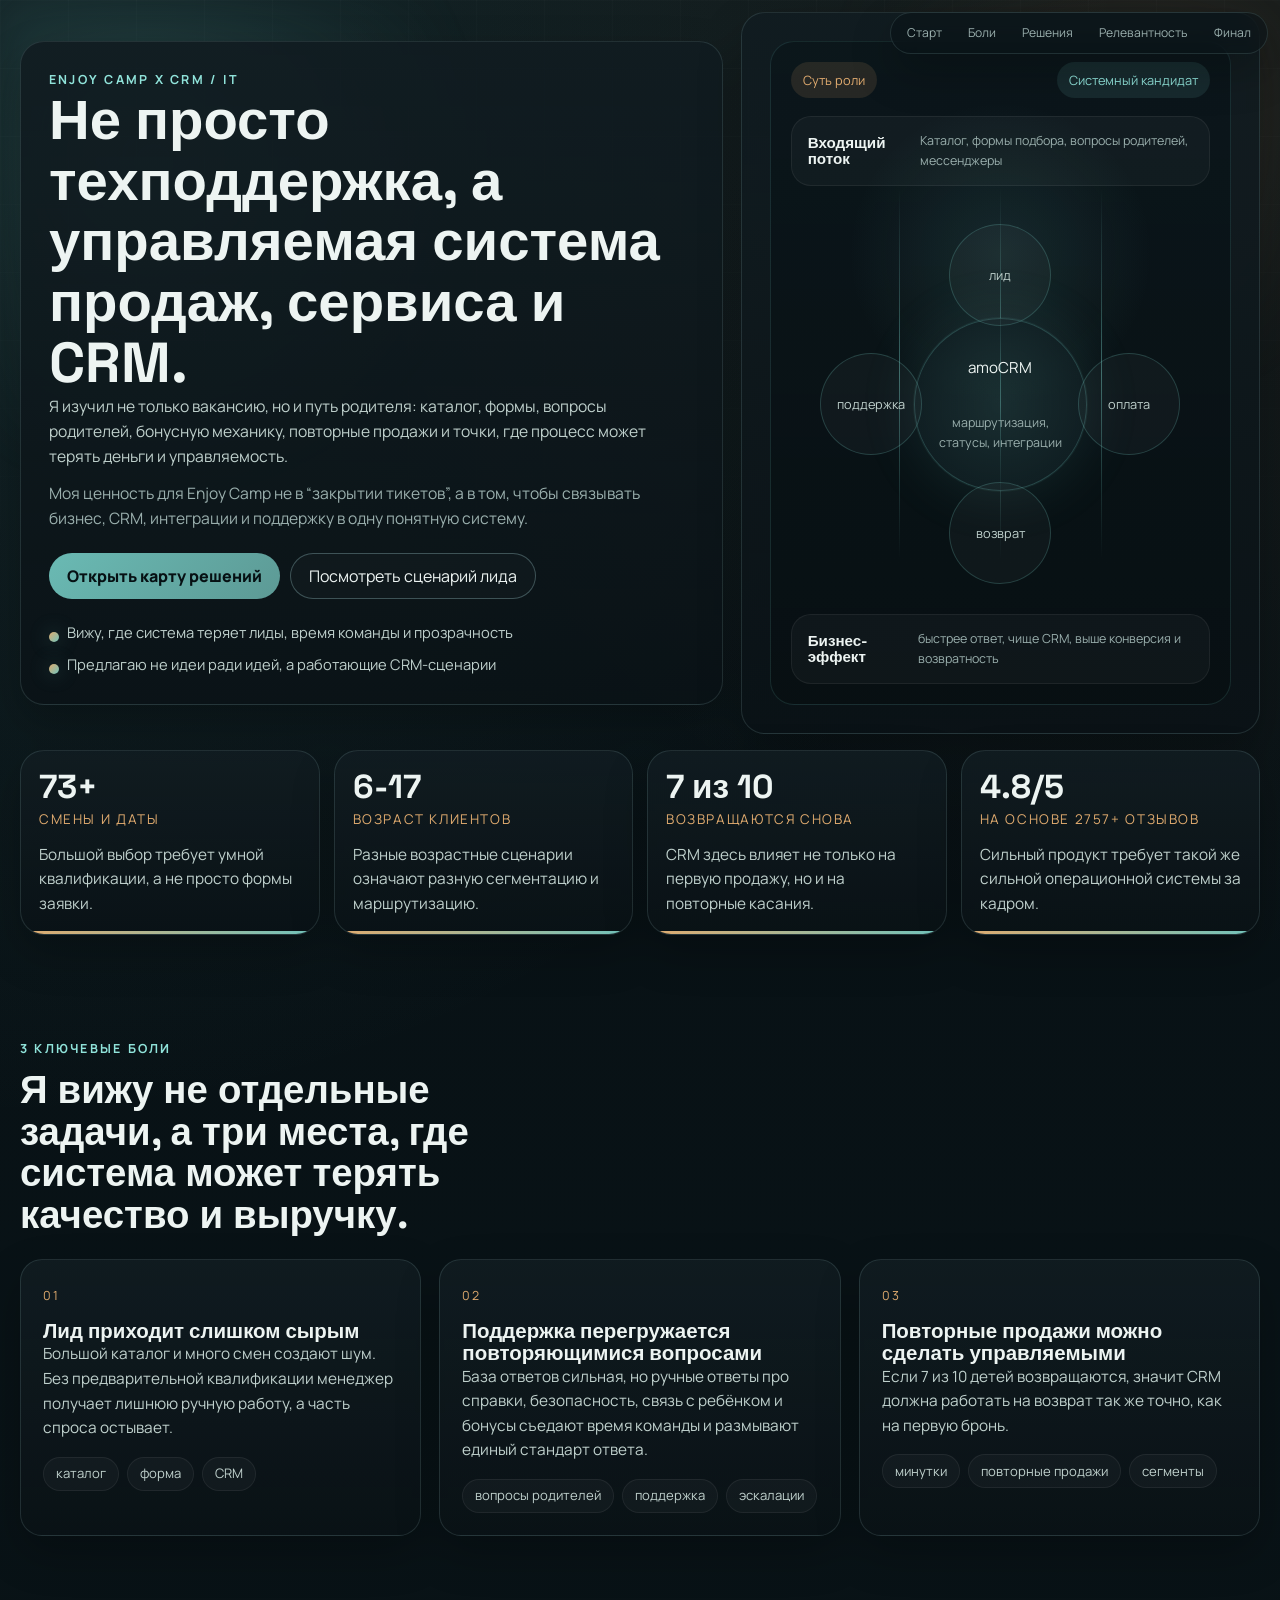
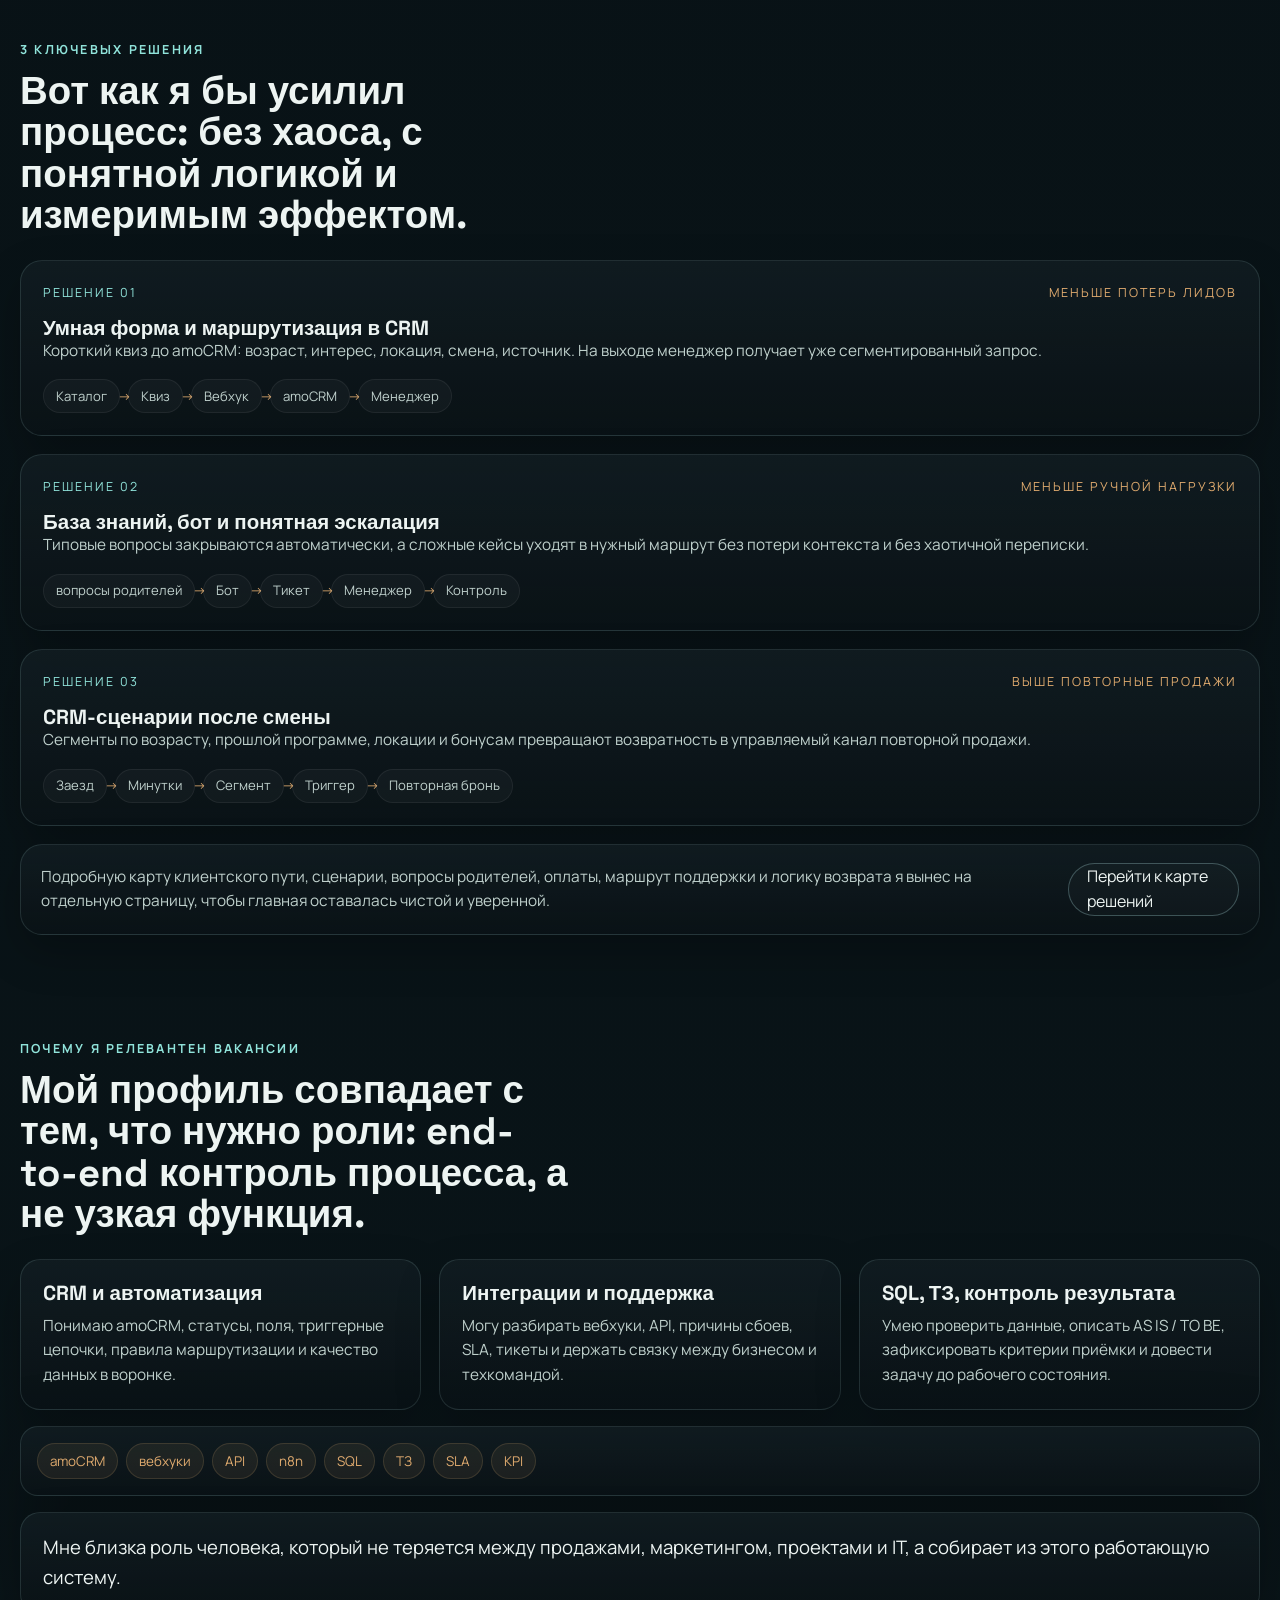
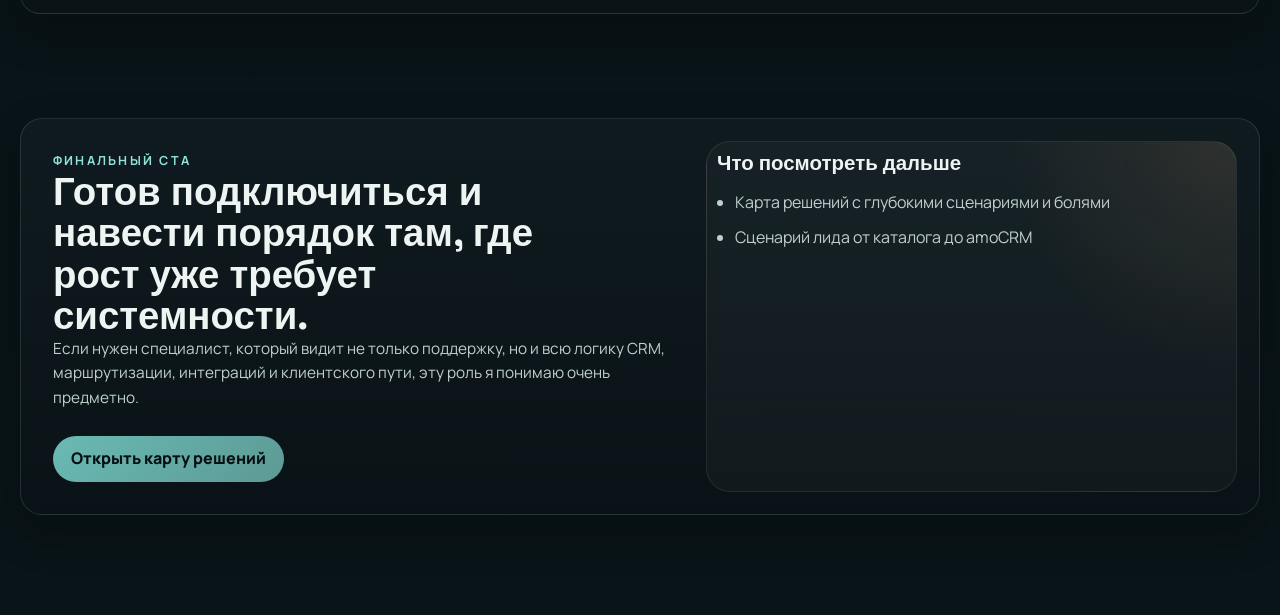
==== commit 743899c2: "Adjust CTA and stabilize lead flow scene" ====
--- a/index.html
+++ b/index.html
@@ -264,8 +264,7 @@
             </p>
 
             <div class="cta-actions">
-              <a class="button button-primary" href="mailto:your@email.com">Связаться со мной</a>
-              <a class="button button-secondary" href="pain-map.html">Открыть карту решений</a>
+              <a class="button button-primary" href="pain-map.html">Открыть карту решений</a>
             </div>
           </div>
 
